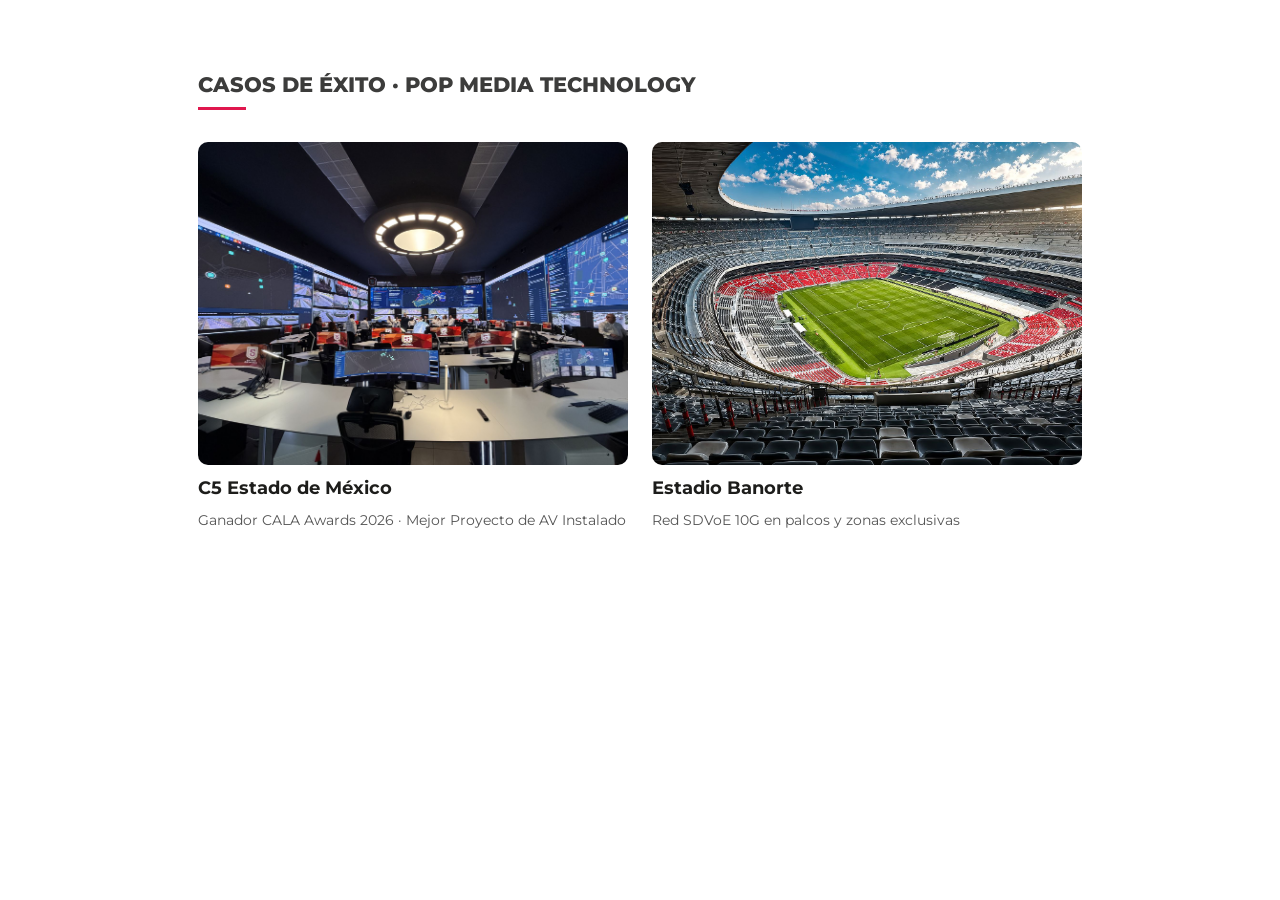
==== index.html @ d8f4a5b3 "Landing pages de casos de éxito: C5 Estado de México y Estadio Banorte HTML estático con fotos optim" ====
<!doctype html>
<html lang="es">
<head>
<meta charset="utf-8">
<meta name="viewport" content="width=device-width, initial-scale=1">
<title>Casos de éxito · POP Media Technology</title>
<meta name="robots" content="noindex">
<link href="https://fonts.googleapis.com/css2?family=Montserrat:wght@400;600;800&amp;display=swap" rel="stylesheet">
<link rel="stylesheet" href="assets/css/styles.css">
</head>
<body>
<main class="pad" style="max-width: 980px; margin: 0 auto; padding: 72px 48px; display: flex; flex-direction: column; gap: 32px">
<div style="display: flex; flex-direction: column; gap: 10px">
<h1 style="margin: 0; font-size: 21px; font-weight: 800; color: #3C3C3B; text-transform: uppercase">Casos de éxito · POP Media Technology</h1>
<div style="width: 48px; height: 3px; background: #E0174E"></div>
</div>
<div class="row" style="display: grid; grid-template-columns: repeat(2, minmax(0, 1fr)); gap: 24px">
<a href="c5-estado-de-mexico/" style="display: flex; flex-direction: column; gap: 12px; text-decoration: none; color: #1D1D1B">
<img src="assets/img/c5/c5-05.jpg" alt="" style="width: 100%; aspect-ratio: 4 / 3; object-fit: cover; border-radius: 10px">
<strong style="font-size: 18px">C5 Estado de México</strong>
<span style="font-size: 14px; color: #555555">Ganador CALA Awards 2026 · Mejor Proyecto de AV Instalado</span>
</a>
<a href="estadio-banorte/" style="display: flex; flex-direction: column; gap: 12px; text-decoration: none; color: #1D1D1B">
<img src="assets/img/banorte/banorte-estadio.jpg" alt="" style="width: 100%; aspect-ratio: 4 / 3; object-fit: cover; border-radius: 10px">
<strong style="font-size: 18px">Estadio Banorte</strong>
<span style="font-size: 14px; color: #555555">Red SDVoE 10G en palcos y zonas exclusivas</span>
</a>
</div>
</main>
</body>
</html>
---- assets/css/styles.css ----
/* POP Media Technology · Casos de éxito
   Estilos base compartidos. Los estilos de cada bloque van en línea (exportados del diseño). */
:root{
  --pop-rosa:#E0174E;
  --pop-rosa-oscuro:#B0103C;
  --pop-texto:#1D1D1B;
  --pop-titulos:#3C3C3B;
}
*,*::before,*::after{box-sizing:border-box}
html{scroll-behavior:smooth}
body{margin:0;background:#ffffff;color:var(--pop-texto);font-family:Montserrat,Helvetica,Arial,sans-serif;-webkit-font-smoothing:antialiased}
a{color:var(--pop-rosa)}
a:hover{color:var(--pop-rosa-oscuro)}
a:focus-visible{outline:3px solid var(--pop-rosa);outline-offset:3px}
img{display:block;max-width:100%;height:auto}

/* Video de YouTube responsivo 16:9 */
.video{position:relative;width:100%;aspect-ratio:16/9;overflow:hidden;background:#000}
.video iframe{position:absolute;inset:0;width:100%;height:100%;border:0}

/* Responsivo */
@media (max-width:900px){
  .row,.grid3,.grid4,.stats,.foot,.award{grid-template-columns:minmax(0,1fr) !important}
  .nav{display:none !important}
  .order-first{order:-1 !important}
  .hero{height:300px !important}
  .pad{padding-left:16px !important;padding-right:16px !important}
  .h2{font-size:20px !important}
}
@media (min-width:600px) and (max-width:900px){
  .grid3,.grid4,.stats{grid-template-columns:repeat(2,minmax(0,1fr)) !important}
}
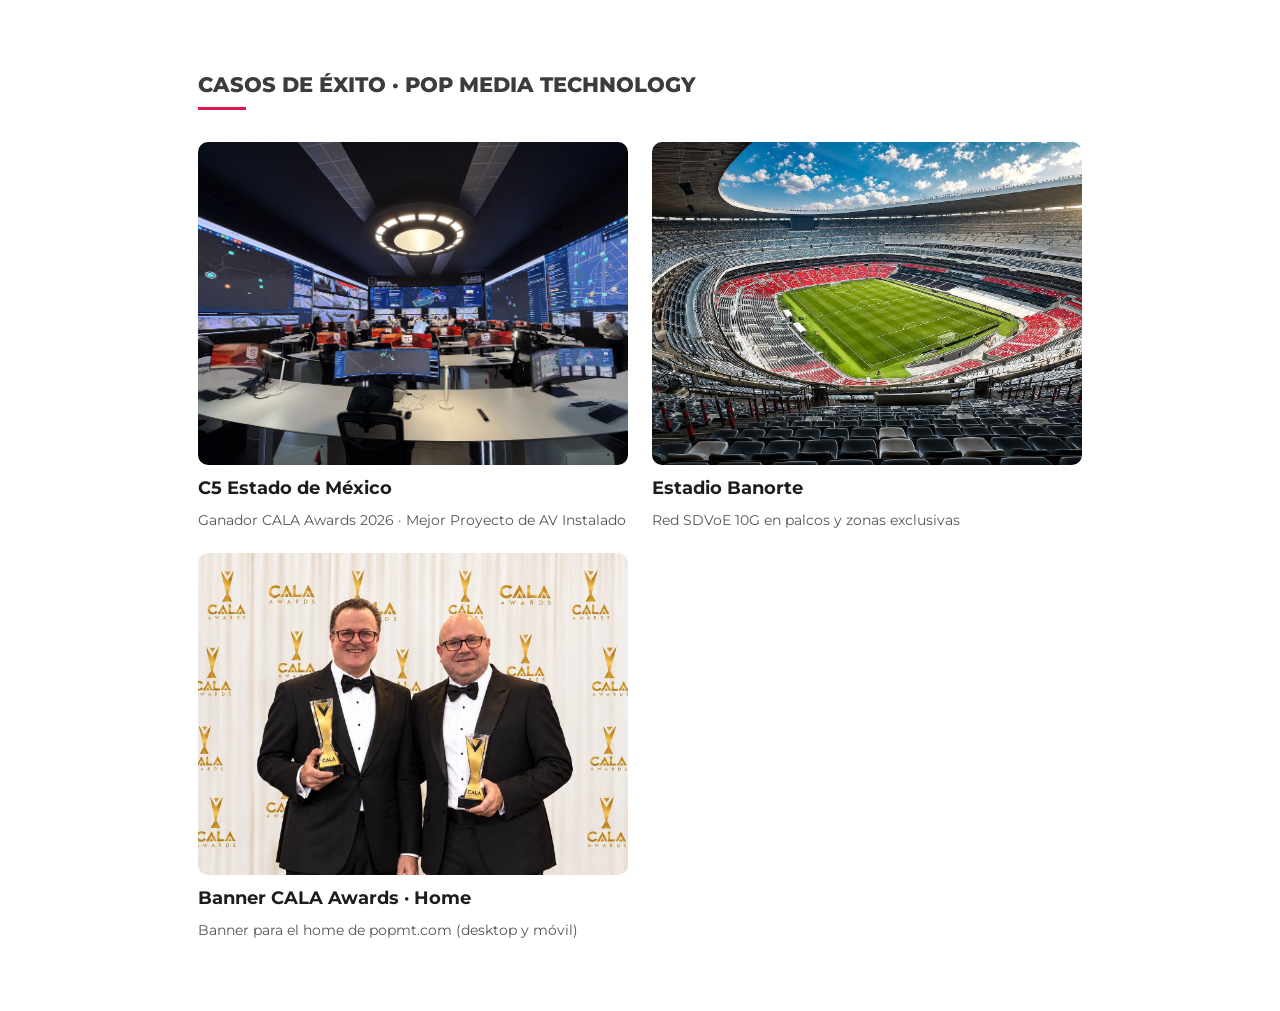
==== commit 625d7209: "Banner CALA Awards 2026 para el home (desktop y móvil) Componente independiente en banner-cala-home/" ====
--- a/index.html
+++ b/index.html
@@ -25,6 +25,11 @@
 <strong style="font-size: 18px">Estadio Banorte</strong>
 <span style="font-size: 14px; color: #555555">Red SDVoE 10G en palcos y zonas exclusivas</span>
 </a>
+<a href="banner-cala-home/" style="display: flex; flex-direction: column; gap: 12px; text-decoration: none; color: #1D1D1B">
+<img src="banner-cala-home/img/cala-premio.jpg" alt="" style="width: 100%; aspect-ratio: 4 / 3; object-fit: cover; border-radius: 10px">
+<strong style="font-size: 18px">Banner CALA Awards · Home</strong>
+<span style="font-size: 14px; color: #555555">Banner para el home de popmt.com (desktop y móvil)</span>
+</a>
 </div>
 </main>
 </body>
--- a/assets/css/styles.css
+++ b/assets/css/styles.css
@@ -19,14 +19,80 @@
 .video iframe{position:absolute;inset:0;width:100%;height:100%;border:0}
 
 /* Responsivo */
-@media (max-width:900px){
-  .row,.grid3,.grid4,.stats,.foot,.award{grid-template-columns:minmax(0,1fr) !important}
+/* ---------- Tablet (761–1024px) ---------- */
+@media (max-width: 1024px){
+  .pad{padding-left:32px !important;padding-right:32px !important}
+  .nav{gap:24px !important}
+  .row,.award{gap:40px !important}
+  .grid3{grid-template-columns:repeat(2,minmax(0,1fr)) !important}
+  .stats{grid-template-columns:repeat(3,minmax(0,1fr)) !important;row-gap:28px !important}
+  .gallery{grid-template-columns:repeat(2,minmax(0,1fr)) !important}
+  .ficha{grid-template-columns:repeat(2,minmax(0,1fr)) !important}
+  .sol{grid-template-columns:repeat(2,minmax(0,1fr)) !important}
+  .foot{grid-template-columns:repeat(2,minmax(0,1fr)) !important}
+}
+/* ---------- Móvil (≤760px) ---------- */
+@media (max-width: 760px){
+  .pad{padding-left:20px !important;padding-right:20px !important}
+  .sec{padding-top:36px !important;padding-bottom:36px !important;gap:24px !important}
   .nav{display:none !important}
+  .hdr{padding-top:10px !important;padding-bottom:10px !important}
+  .hdr svg{width:72px !important;height:32px !important}
+  .hdr a:last-child{padding:10px 16px !important;font-size:13px !important}
+
+  /* Hero: imagen más baja y sello debajo, sin tapar la foto */
+  .hero{height:auto !important;overflow:visible !important}
+  .hero > img{height:240px !important}
+  .hero-badge{position:static !important;margin:0 !important;border-radius:0 !important;box-shadow:none !important;padding:14px 20px !important;border-bottom:1px solid #EEEEEE}
+  .hero-badge span:last-child{font-size:13px !important}
+
+  .h2{font-size:18px !important;line-height:1.4 !important}
+  h1{font-size:17px !important}
+
+  /* Texto + imagen: una columna, imagen siempre después del texto */
+  .row,.award,.foot{grid-template-columns:minmax(0,1fr) !important;gap:24px !important}
   .order-first{order:-1 !important}
-  .hero{height:300px !important}
-  .pad{padding-left:16px !important;padding-right:16px !important}
-  .h2{font-size:20px !important}
+  .row p,.award p,.sec p{font-size:15px !important;line-height:1.65 !important}
+  .frame{padding:0 !important}
+  .frame-bg{display:none !important}
+  .frame img{box-shadow:0 10px 24px rgba(0,0,0,0.16) !important;border-radius:8px !important}
+
+  /* Cifras en 2 columnas */
+  .stats{grid-template-columns:repeat(2,minmax(0,1fr)) !important;gap:24px 16px !important;padding-top:32px !important;padding-bottom:32px !important}
+  .stats > div:last-child:nth-child(odd){grid-column:1 / -1}
+  .stat-n{font-size:32px !important}
+  .stats span:not(.stat-n){font-size:13px !important}
+
+  /* Tarjetas */
+  .grid3{grid-template-columns:minmax(0,1fr) !important;gap:12px !important}
+  .card{padding:20px !important;gap:6px !important}
+  .card h3{font-size:16px !important}
+  .card p,.card li{font-size:14px !important}
+  .cap{grid-template-columns:repeat(2,minmax(0,1fr)) !important;gap:16px !important}
+  .cap > div > span:last-child{font-size:26px !important;line-height:1.1}
+  .cap span span{display:block;font-size:13px !important;margin-top:2px}
+  .capbox{padding:24px 20px !important}
+
+  /* Cita */
+  .quote{padding:24px 20px !important;gap:12px !important}
+  .quote svg{width:28px !important;height:22px !important}
+  .quote-t{font-size:17px !important;line-height:1.55 !important}
+
+  /* Galería en mosaico 2x2 */
+  .gallery{grid-template-columns:repeat(2,minmax(0,1fr)) !important;gap:8px !important}
+  .gallery img{border-radius:6px !important}
+
+  /* Ficha técnica en 2 columnas; tecnología a todo lo ancho */
+  .ficha{grid-template-columns:repeat(2,minmax(0,1fr)) !important;gap:20px 16px !important}
+  .ficha > div:last-child{grid-column:1 / -1}
+
+  /* Soluciones: tarjetas compactas en 2 columnas */
+  .sol{grid-template-columns:repeat(2,minmax(0,1fr)) !important;gap:8px !important}
+  .sol > a:last-child:nth-child(odd){grid-column:1 / -1;min-height:0 !important;flex-direction:row !important;align-items:center !important}
+  .sol-i{flex-direction:column !important;align-items:flex-start !important;gap:8px !important;padding:14px !important;font-size:13px !important;line-height:1.3 !important;min-height:96px !important}
+
+  /* CTA */
+  .cta-h{font-size:21px !important}
+  .cta-btn{justify-self:stretch !important;justify-content:center !important}
+  .foot{gap:28px !important;padding-top:40px !important}
 }
-@media (min-width:600px) and (max-width:900px){
-  .grid3,.grid4,.stats{grid-template-columns:repeat(2,minmax(0,1fr)) !important}
-}
